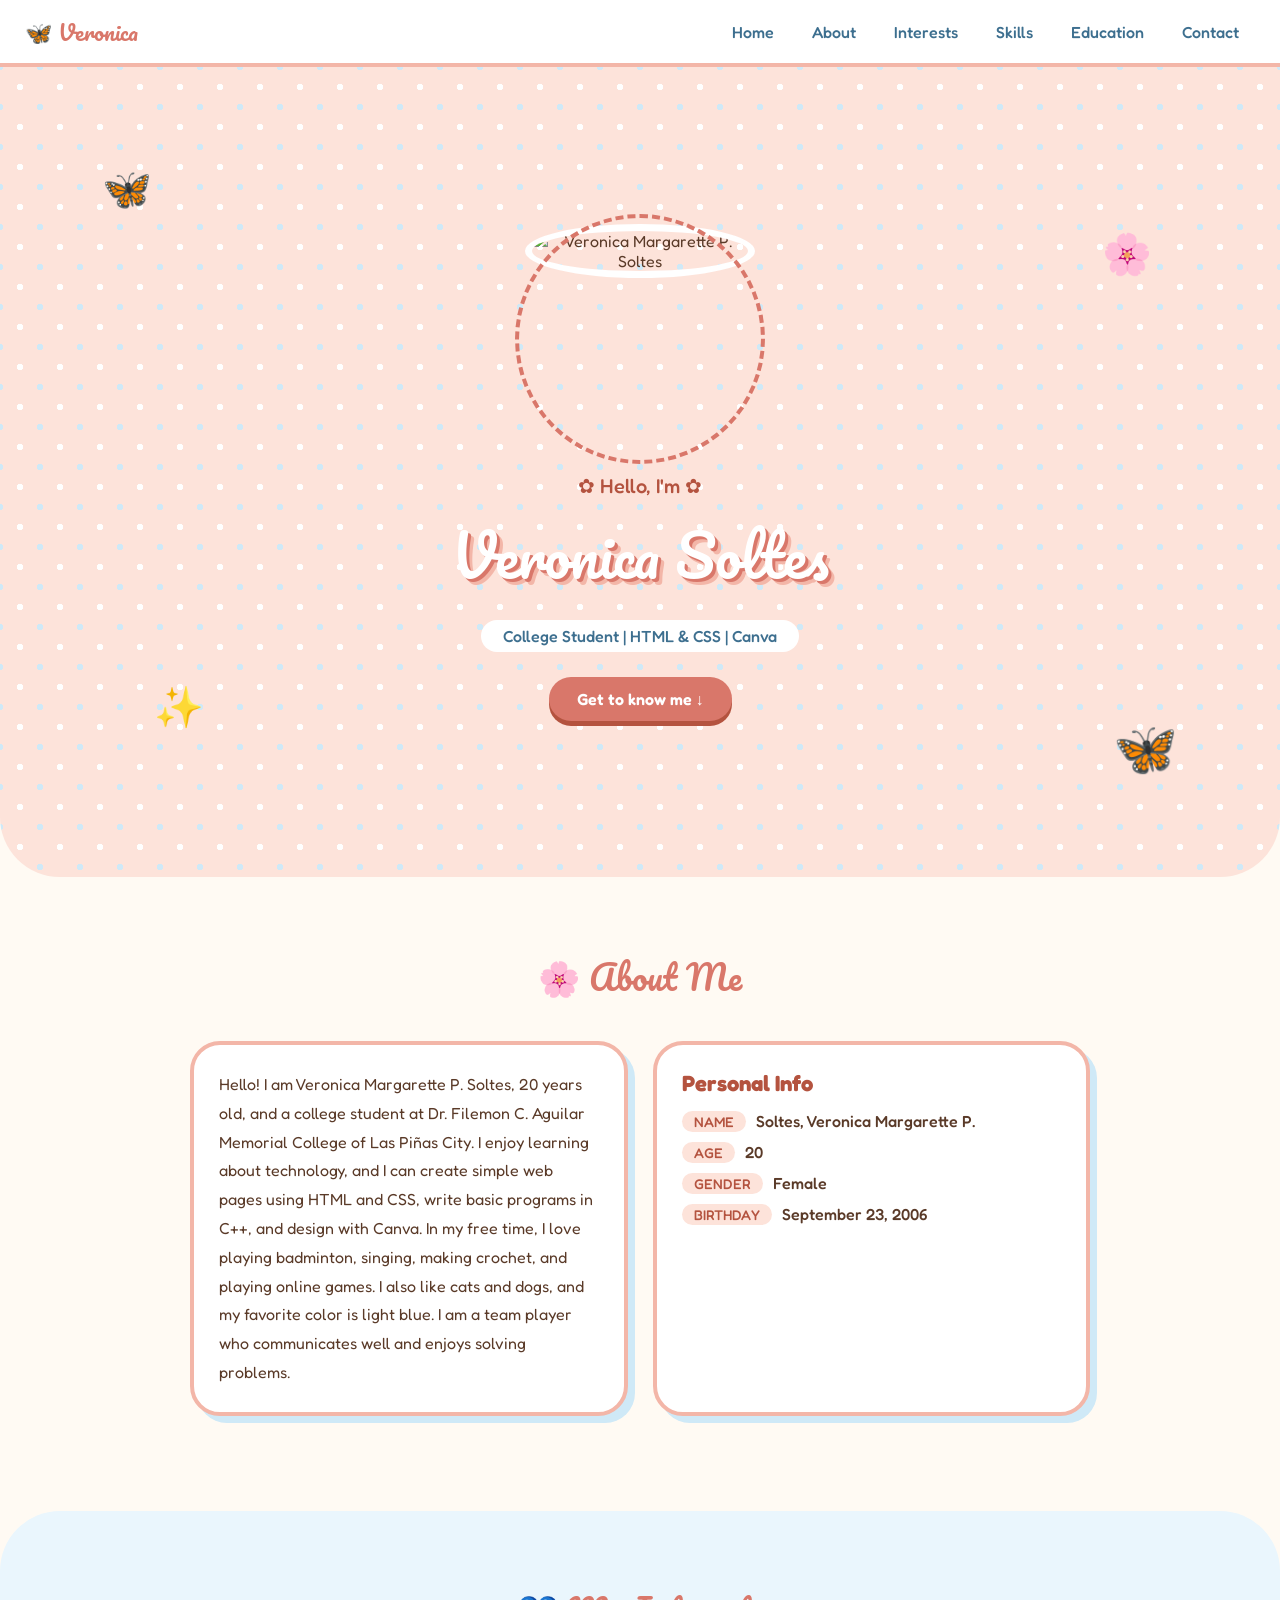
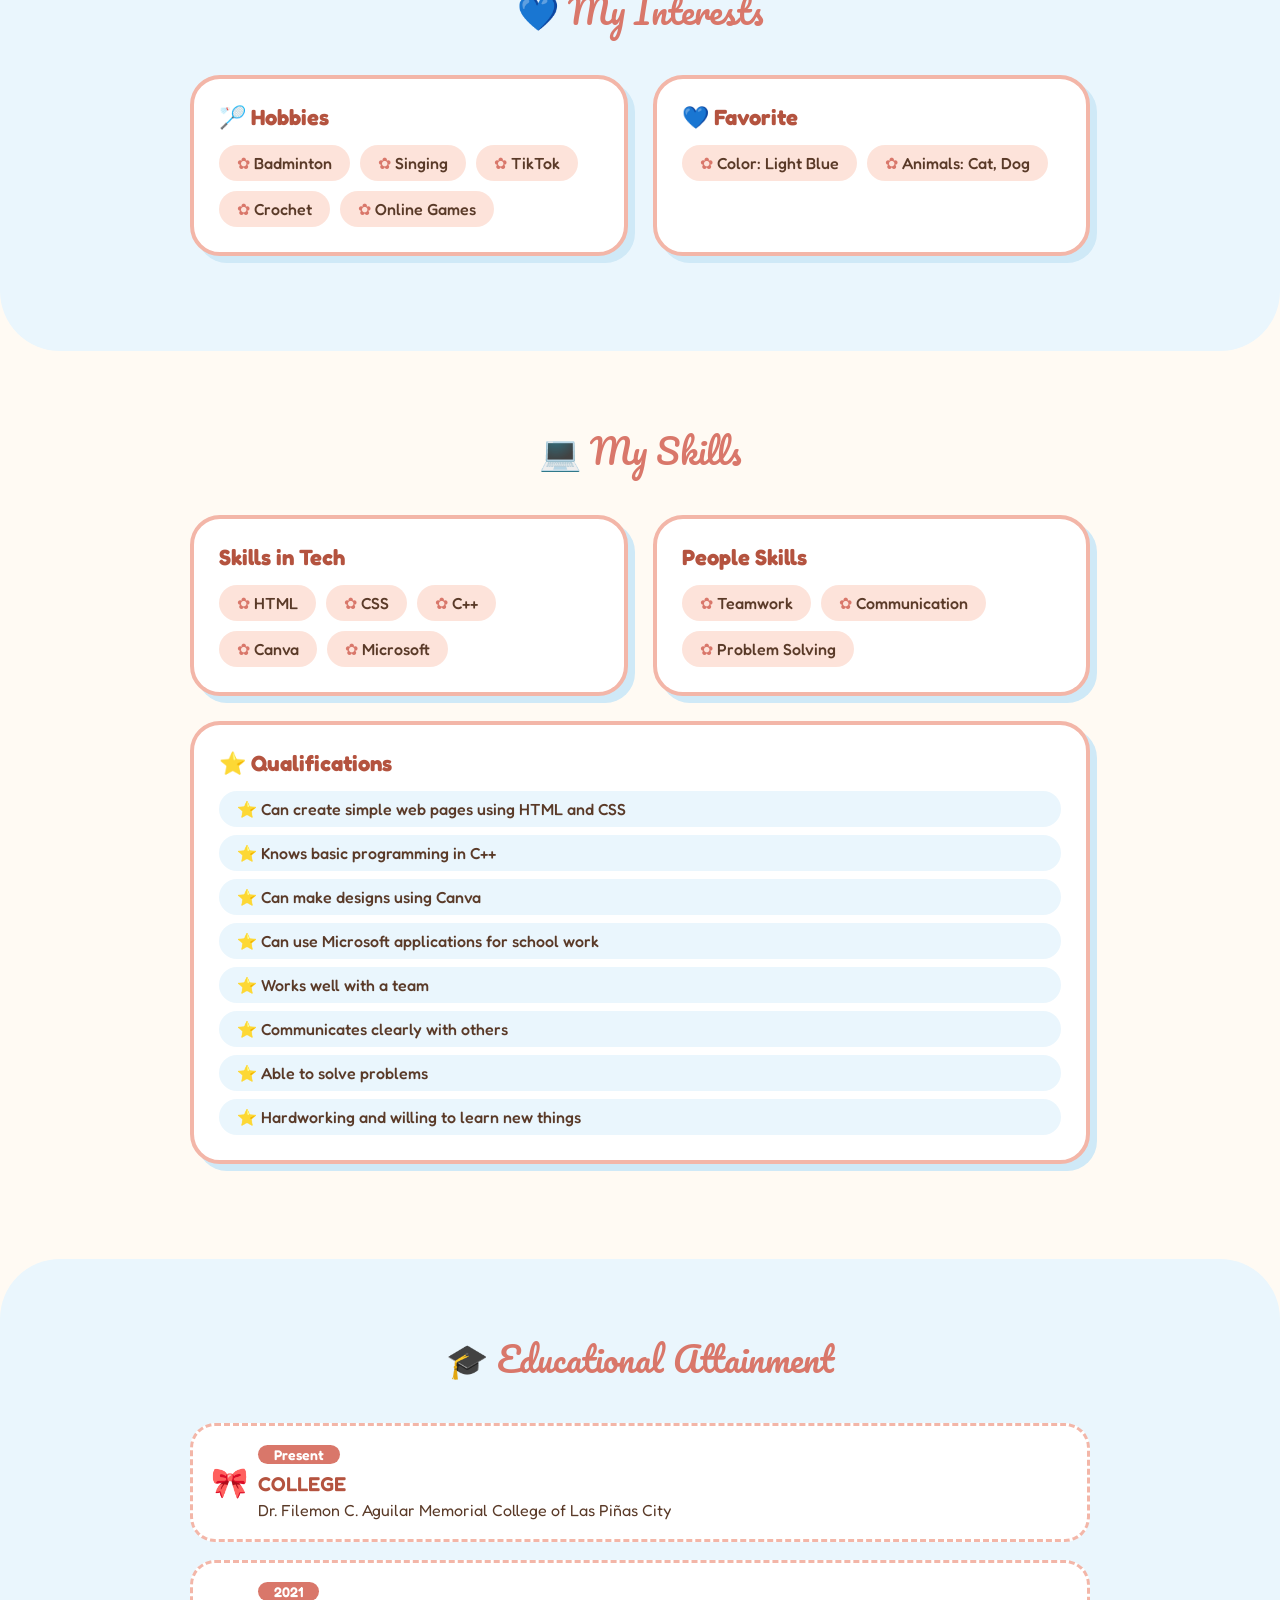
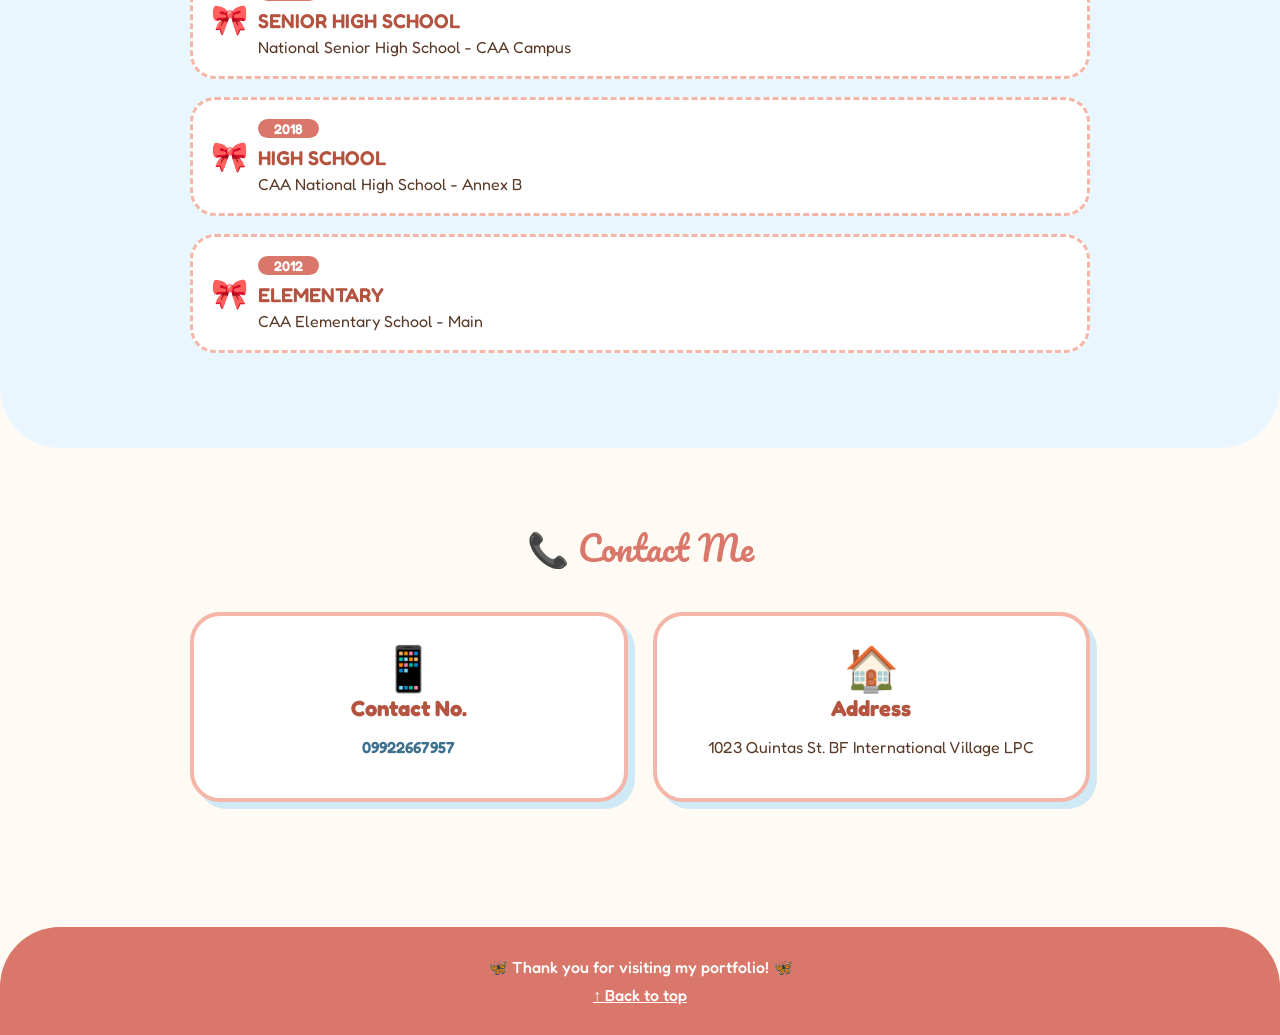
==== index.html @ 5710af08 "Rename orca_share_media1793270503236_7521521644805519130.html to index.html" ====
<!DOCTYPE html>
<html lang="en">
<head>
  <meta charset="UTF-8">
  <meta name="viewport" content="width=device-width, initial-scale=1.0">
  <title>Veronica's Portfolio</title>
  <link href="https://fonts.googleapis.com/css2?family=Fredoka:wght@400;500;600&family=Pacifico&display=swap" rel="stylesheet">
  <link rel="stylesheet" href="style.css">
</head>
<body>

  <nav class="navbar">
    <a href="#home" class="logo">🦋 Veronica</a>
    <div class="menu">
      <a href="#home">Home</a>
      <a href="#about">About</a>
      <a href="#interests">Interests</a>
      <a href="#skills">Skills</a>
      <a href="#education">Education</a>
      <a href="#contact">Contact</a>
    </div>
  </nav>

  <section class="hero" id="home">
    <span class="deco d1">🦋</span>
    <span class="deco d2">🌸</span>
    <span class="deco d3">✨</span>
    <span class="deco d4">🦋</span>

    <div class="photo">
      <img src="Nic.jpg" alt="Veronica Margarette P. Soltes">
    </div>
    <p class="hello">✿ Hello, I'm ✿</p>
    <h1>Veronica Soltes</h1>
    <p class="tagline">College Student | HTML &amp; CSS | Canva</p>
    <a href="#about" class="btn">Get to know me ↓</a>
  </section>

  <section class="section" id="about">
    <h2 class="title">🌸 About Me</h2>
    <div class="wrap two">
      <div class="card">
        <p class="about-text">Hello! I am Veronica Margarette P. Soltes, 20 years old, and a college student at Dr. Filemon C. Aguilar Memorial College of Las Piñas City. I enjoy learning about technology, and I can create simple web pages using HTML and CSS, write basic programs in C++, and design with Canva. In my free time, I love playing badminton, singing, making crochet, and playing online games. I also like cats and dogs, and my favorite color is light blue. I am a team player who communicates well and enjoys solving problems.</p>
      </div>
      <div class="card">
        <h3>Personal Info</h3>
        <p class="line"><span>Name</span> Soltes, Veronica Margarette P.</p>
        <p class="line"><span>Age</span> 20</p>
        <p class="line"><span>Gender</span> Female</p>
        <p class="line"><span>Birthday</span> September 23, 2006</p>
      </div>
    </div>
  </section>

  <section class="section blue" id="interests">
    <h2 class="title">💙 My Interests</h2>
    <div class="wrap two">
      <div class="card">
        <h3>🏸 Hobbies</h3>
        <ul>
          <li>Badminton</li>
          <li>Singing</li>
          <li>TikTok</li>
          <li>Crochet</li>
          <li>Online Games</li>
        </ul>
      </div>
      <div class="card">
        <h3>💙 Favorite</h3>
        <ul>
          <li>Color: Light Blue</li>
          <li>Animals: Cat, Dog</li>
        </ul>
      </div>
    </div>
  </section>

  <section class="section" id="skills">
    <h2 class="title">💻 My Skills</h2>
    <div class="wrap two">
      <div class="card">
        <h3>Skills in Tech</h3>
        <ul>
          <li>HTML</li>
          <li>CSS</li>
          <li>C++</li>
          <li>Canva</li>
          <li>Microsoft</li>
        </ul>
      </div>
      <div class="card">
        <h3>People Skills</h3>
        <ul>
          <li>Teamwork</li>
          <li>Communication</li>
          <li>Problem Solving</li>
        </ul>
      </div>
    </div>

    <div class="wrap">
      <div class="card">
        <h3>⭐ Qualifications</h3>
        <ul class="list">
          <li>Can create simple web pages using HTML and CSS</li>
          <li>Knows basic programming in C++</li>
          <li>Can make designs using Canva</li>
          <li>Can use Microsoft applications for school work</li>
          <li>Works well with a team</li>
          <li>Communicates clearly with others</li>
          <li>Able to solve problems</li>
          <li>Hardworking and willing to learn new things</li>
        </ul>
      </div>
    </div>
  </section>

  <section class="section blue" id="education">
    <h2 class="title">🎓 Educational Attainment</h2>
    <div class="wrap">

      <div class="school">
        <p class="year">Present</p>
        <p class="level">College</p>
        <p class="name">Dr. Filemon C. Aguilar Memorial College of Las Piñas City</p>
      </div>

      <div class="school">
        <p class="year">2021</p>
        <p class="level">Senior High School</p>
        <p class="name">National Senior High School - CAA Campus</p>
      </div>

      <div class="school">
        <p class="year">2018</p>
        <p class="level">High School</p>
        <p class="name">CAA National High School - Annex B</p>
      </div>

      <div class="school">
        <p class="year">2012</p>
        <p class="level">Elementary</p>
        <p class="name">CAA Elementary School - Main</p>
      </div>

    </div>
  </section>

  <section class="section" id="contact">
    <h2 class="title">📞 Contact Me</h2>
    <div class="wrap two">
      <div class="card center">
        <p class="big">📱</p>
        <h3>Contact No.</h3>
        <p><a href="tel:09922667957">09922667957</a></p>
      </div>
      <div class="card center">
        <p class="big">🏠</p>
        <h3>Address</h3>
        <p>1023 Quintas St. BF International Village LPC</p>
      </div>
    </div>
  </section>

  <footer>
    <p>🦋 Thank you for visiting my portfolio! 🦋</p>
    <a href="#home">↑ Back to top</a>
  </footer>

</body>
</html>
---- style.css ----
* {
  box-sizing: border-box;
}

html {
  scroll-behavior: smooth;
}

body {
  margin: 0;
  font-family: "Fredoka", Arial, sans-serif;
  color: #5a3a28;
  background-color: #fffaf3;
}

.navbar {
  position: sticky;
  top: 0;
  z-index: 10;
  display: flex;
  align-items: center;
  justify-content: space-between;
  gap: 15px;
  padding: 12px 25px;
  background-color: #ffffff;
  border-bottom: 4px solid #f3b6a8;
}

.logo {
  font-family: "Pacifico", cursive;
  font-size: 22px;
  color: #d9776a;
  text-decoration: none;
  white-space: nowrap;
}

.menu {
  display: flex;
  gap: 6px;
  overflow-x: auto;
}

.menu a {
  padding: 8px 16px;
  border-radius: 25px;
  color: #3d6f8f;
  font-weight: 500;
  text-decoration: none;
  white-space: nowrap;
}

.menu a:hover {
  background-color: #d9776a;
  color: #ffffff;
}

section {
  scroll-margin-top: 70px;
}

.hero {
  position: relative;
  min-height: 90vh;
  display: flex;
  flex-direction: column;
  align-items: center;
  justify-content: center;
  text-align: center;
  padding: 50px 20px;
  background-color: #fde3da;
  background-image:
    radial-gradient(#ffffff 3px, transparent 3px),
    radial-gradient(#cfe9f7 3px, transparent 3px);
  background-size: 40px 40px;
  background-position: 0 0, 20px 20px;
  border-radius: 0 0 60px 60px;
  overflow: hidden;
}

.photo {
  position: relative;
  width: 230px;
  height: 230px;
  margin-bottom: 20px;
}

.photo::before {
  content: "";
  position: absolute;
  top: -10px;
  left: -10px;
  right: -10px;
  bottom: -10px;
  border: 4px dashed #d9776a;
  border-radius: 50%;
  animation: spin 20s linear infinite;
}

.photo img {
  width: 100%;
  height: 100%;
  object-fit: cover;
  border-radius: 50%;
  border: 7px solid #ffffff;
}

.hello {
  margin: 0;
  font-size: 20px;
  font-weight: 500;
  color: #b4533f;
}

h1 {
  font-family: "Pacifico", cursive;
  font-size: 58px;
  font-weight: normal;
  margin: 5px 0;
  color: #ffffff;
  text-shadow:
    3px 3px 0 #d9776a,
    6px 6px 0 #f3b6a8;
}

.tagline {
  display: inline-block;
  margin: 10px 0 25px;
  padding: 6px 22px;
  background-color: #ffffff;
  color: #3d6f8f;
  border-radius: 30px;
  font-weight: 500;
}

.btn {
  padding: 12px 28px;
  background-color: #d9776a;
  color: #ffffff;
  font-weight: 600;
  text-decoration: none;
  border-radius: 30px;
  box-shadow: 0 5px 0 #b4533f;
}

.btn:hover {
  background-color: #e48a7d;
}

.deco {
  position: absolute;
  font-size: 40px;
  animation: float 6s ease-in-out infinite;
}

.d1 { top: 12%; left: 8%; }
.d2 { top: 20%; right: 10%; animation-delay: 1s; }
.d3 { bottom: 18%; left: 12%; animation-delay: 2s; }
.d4 { bottom: 12%; right: 8%; font-size: 52px; animation-delay: 3s; }

.section {
  padding: 70px 20px;
}

.section.blue {
  background-color: #eaf6fd;
  border-radius: 60px;
}

.title {
  text-align: center;
  font-family: "Pacifico", cursive;
  font-weight: normal;
  font-size: 34px;
  color: #d9776a;
  margin: 0 0 35px;
}

.wrap {
  max-width: 900px;
  margin: 0 auto 25px;
}

.two {
  display: grid;
  grid-template-columns: 1fr 1fr;
  gap: 25px;
}

.card {
  background-color: #ffffff;
  border: 4px solid #f3b6a8;
  border-radius: 30px;
  padding: 25px;
  box-shadow: 7px 7px 0 #cfe9f7;
  transition: transform 0.2s;
}

.card:hover {
  transform: translateY(-5px);
}

.card h3 {
  margin: 0 0 15px;
  font-size: 22px;
  color: #b4533f;
}

.about-text {
  margin: 0;
  line-height: 1.8;
}

.line {
  margin: 10px 0;
  font-weight: 500;
}

.line span {
  display: inline-block;
  background-color: #fde3da;
  color: #b4533f;
  padding: 2px 12px;
  border-radius: 20px;
  font-size: 14px;
  margin-right: 6px;
  text-transform: uppercase;
}

ul {
  list-style: none;
  margin: 0;
  padding: 0;
  display: flex;
  flex-wrap: wrap;
  gap: 10px;
}

li {
  background-color: #fde3da;
  border-radius: 25px;
  padding: 8px 18px;
  font-weight: 500;
}

li::before {
  content: "✿ ";
  color: #d9776a;
}

.list {
  flex-direction: column;
  gap: 8px;
}

.list li {
  background-color: #eaf6fd;
  border-radius: 20px;
}

.list li::before {
  content: "⭐ ";
}

.school {
  position: relative;
  background-color: #ffffff;
  border: 3px dashed #f3b6a8;
  border-radius: 25px;
  padding: 15px 20px 15px 65px;
  margin-bottom: 18px;
}

.school::before {
  content: "🎀";
  position: absolute;
  left: 18px;
  top: 50%;
  transform: translateY(-50%);
  font-size: 30px;
}

.school p {
  margin: 4px 0;
}

.year {
  display: inline-block;
  background-color: #d9776a;
  color: #ffffff;
  padding: 1px 16px;
  border-radius: 20px;
  font-size: 14px;
  font-weight: 600;
}

.level {
  font-size: 20px;
  font-weight: 600;
  color: #b4533f;
  text-transform: uppercase;
}

.center {
  text-align: center;
}

.big {
  font-size: 44px;
  margin: 0;
}

.center a {
  color: #3d6f8f;
  font-weight: 600;
  text-decoration: none;
}

footer {
  margin-top: 30px;
  padding: 30px 20px;
  text-align: center;
  background-color: #d9776a;
  color: #ffffff;
  border-radius: 60px 60px 0 0;
  font-weight: 500;
}

footer p {
  margin: 0 0 8px;
}

footer a {
  color: #ffffff;
}

@keyframes float {
  0%, 100% { transform: translateY(0) rotate(-8deg); }
  50%      { transform: translateY(-20px) rotate(8deg); }
}

@keyframes spin {
  to { transform: rotate(360deg); }
}

@media (max-width: 700px) {
  .navbar {
    flex-direction: column;
    gap: 8px;
  }

  .menu {
    width: 100%;
  }

  .two {
    grid-template-columns: 1fr;
  }

  h1 {
    font-size: 38px;
  }

  .title {
    font-size: 28px;
  }

  .section.blue {
    border-radius: 35px;
  }

  .hero {
    border-radius: 0 0 35px 35px;
  }
}
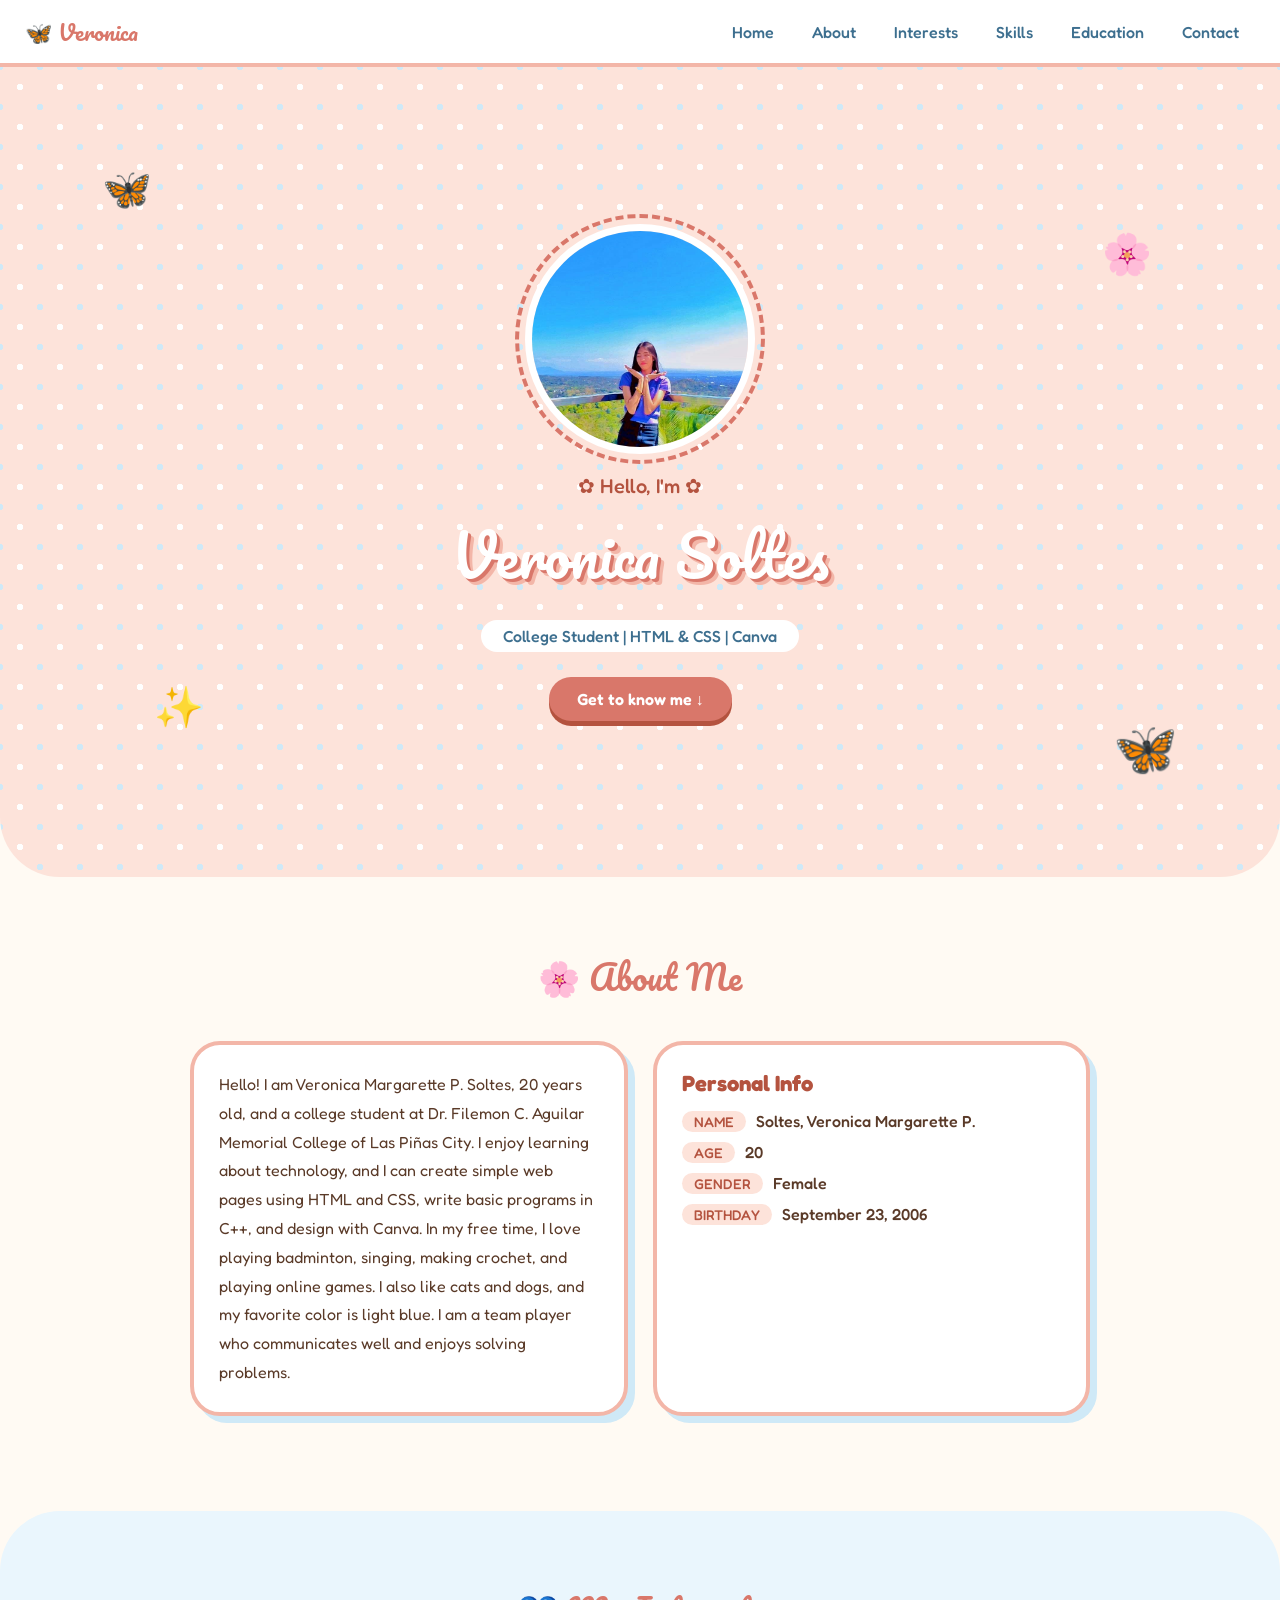
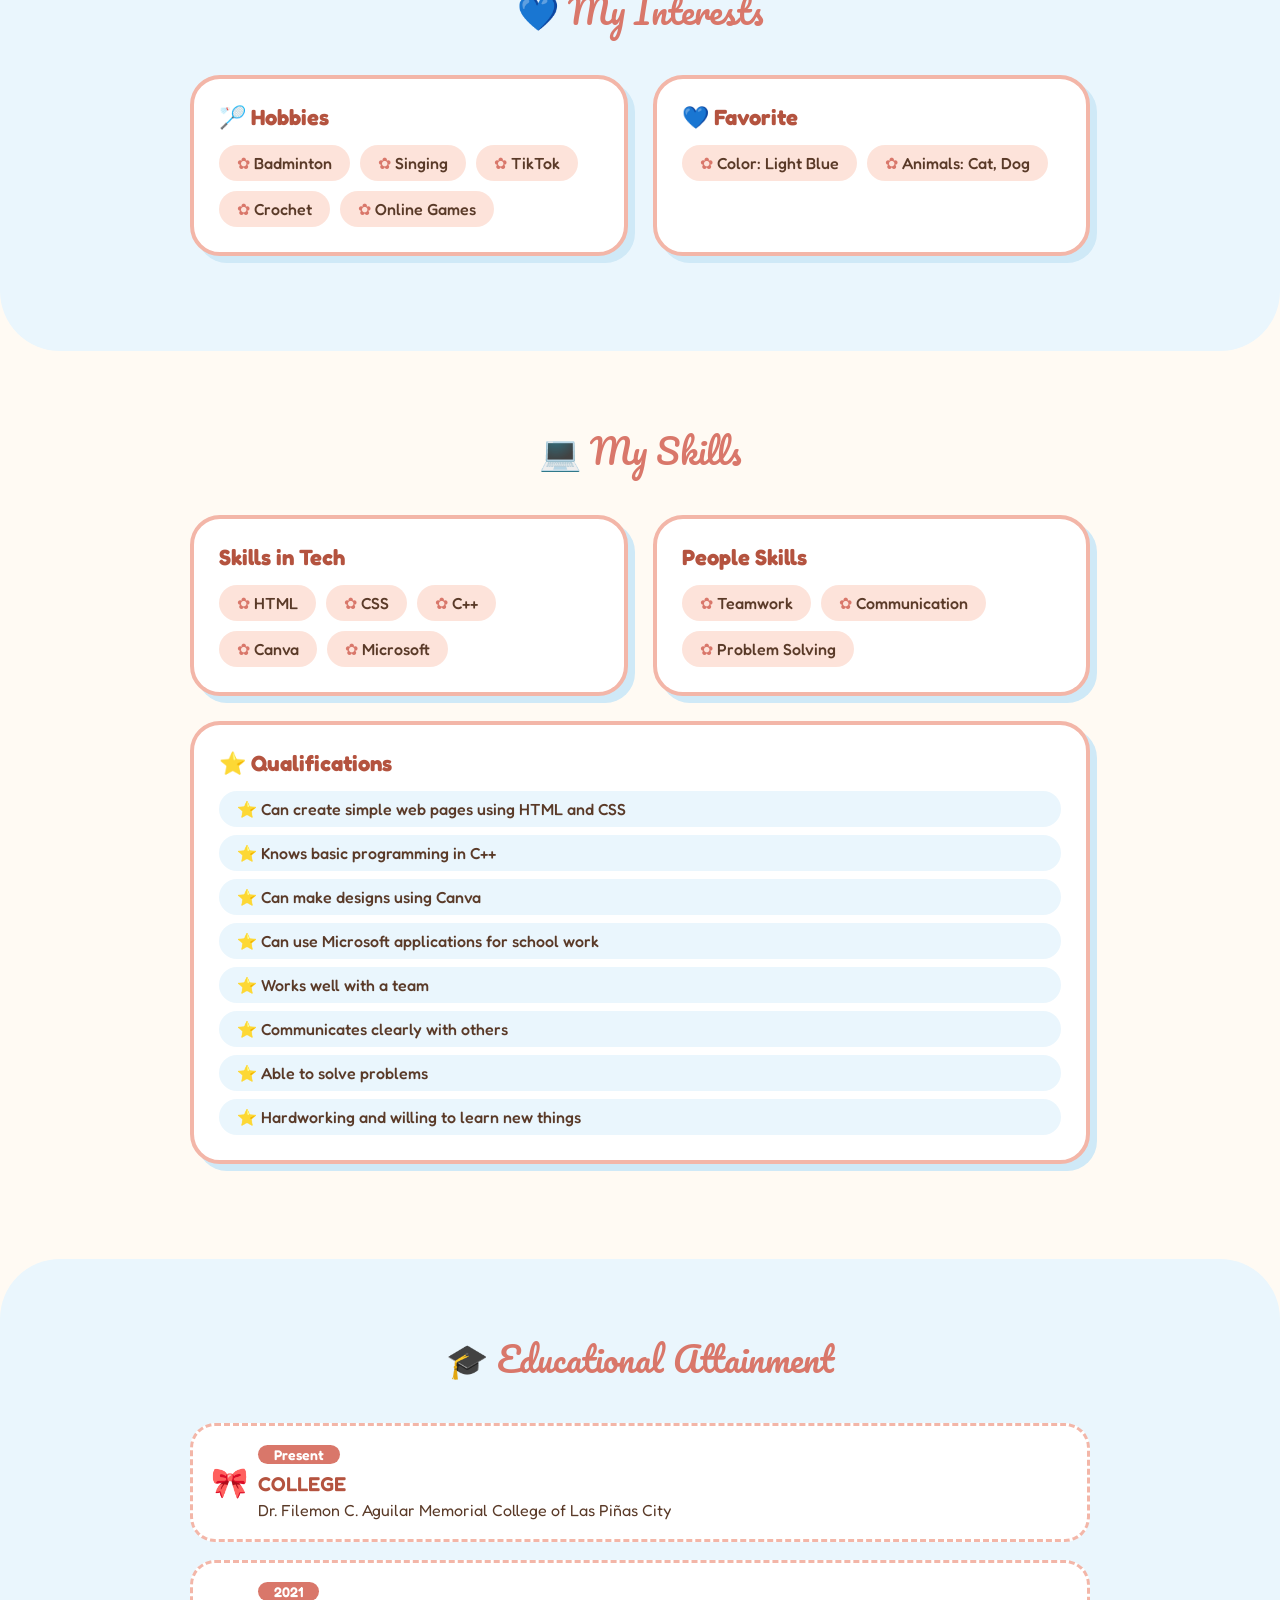
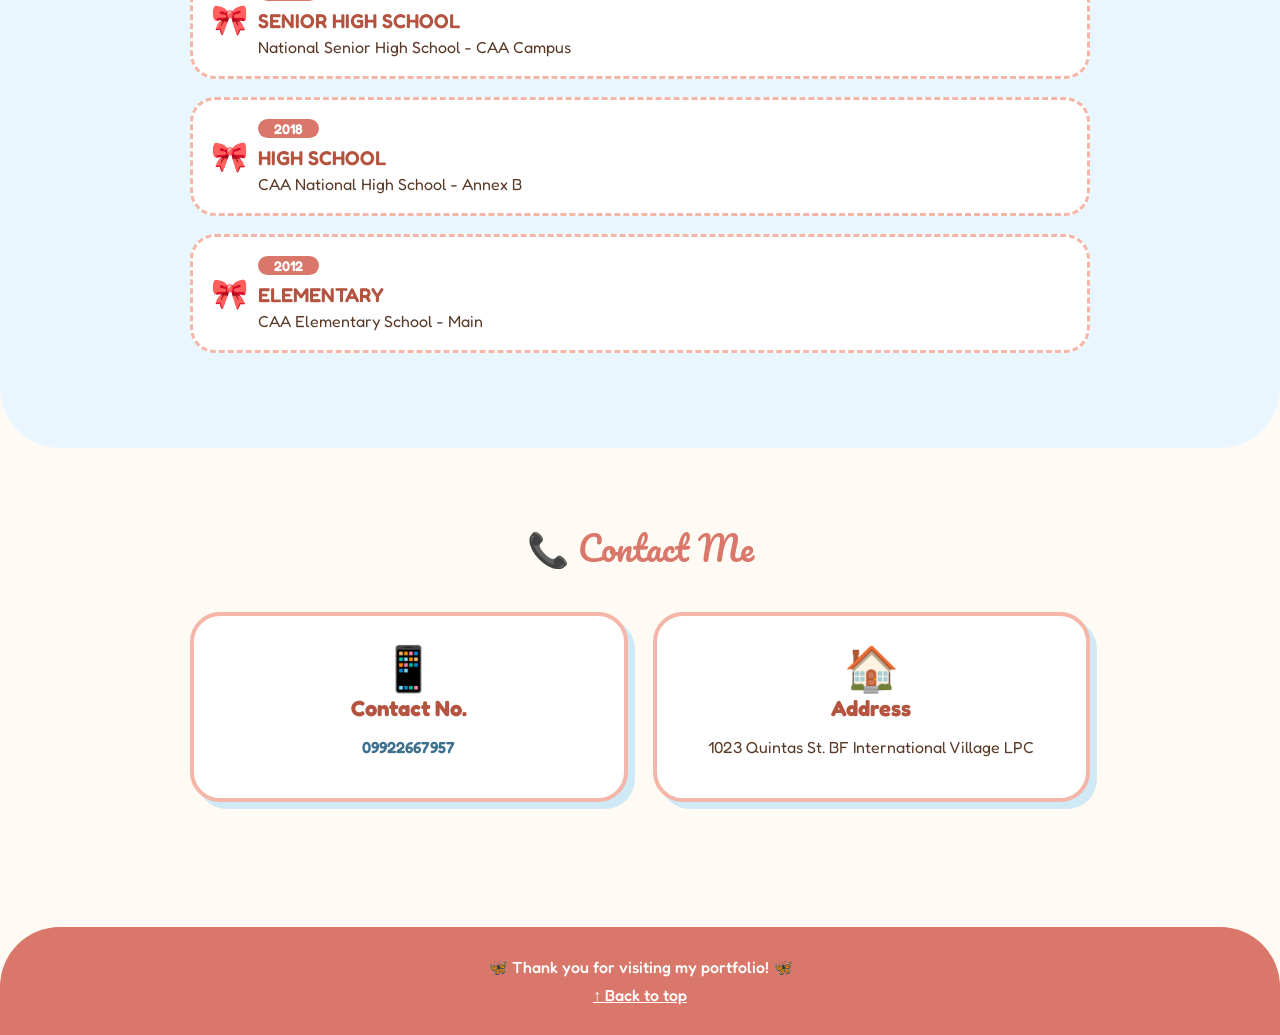
==== commit 84ebdff7: "Update title in index.html to full name" ====
--- a/index.html
+++ b/index.html
@@ -3,7 +3,7 @@
 <head>
   <meta charset="UTF-8">
   <meta name="viewport" content="width=device-width, initial-scale=1.0">
-  <title>Veronica's Portfolio</title>
+  <title>Veronica Margarette P. Soltes - Portfolio</title>
   <link href="https://fonts.googleapis.com/css2?family=Fredoka:wght@400;500;600&family=Pacifico&display=swap" rel="stylesheet">
   <link rel="stylesheet" href="style.css">
 </head>
